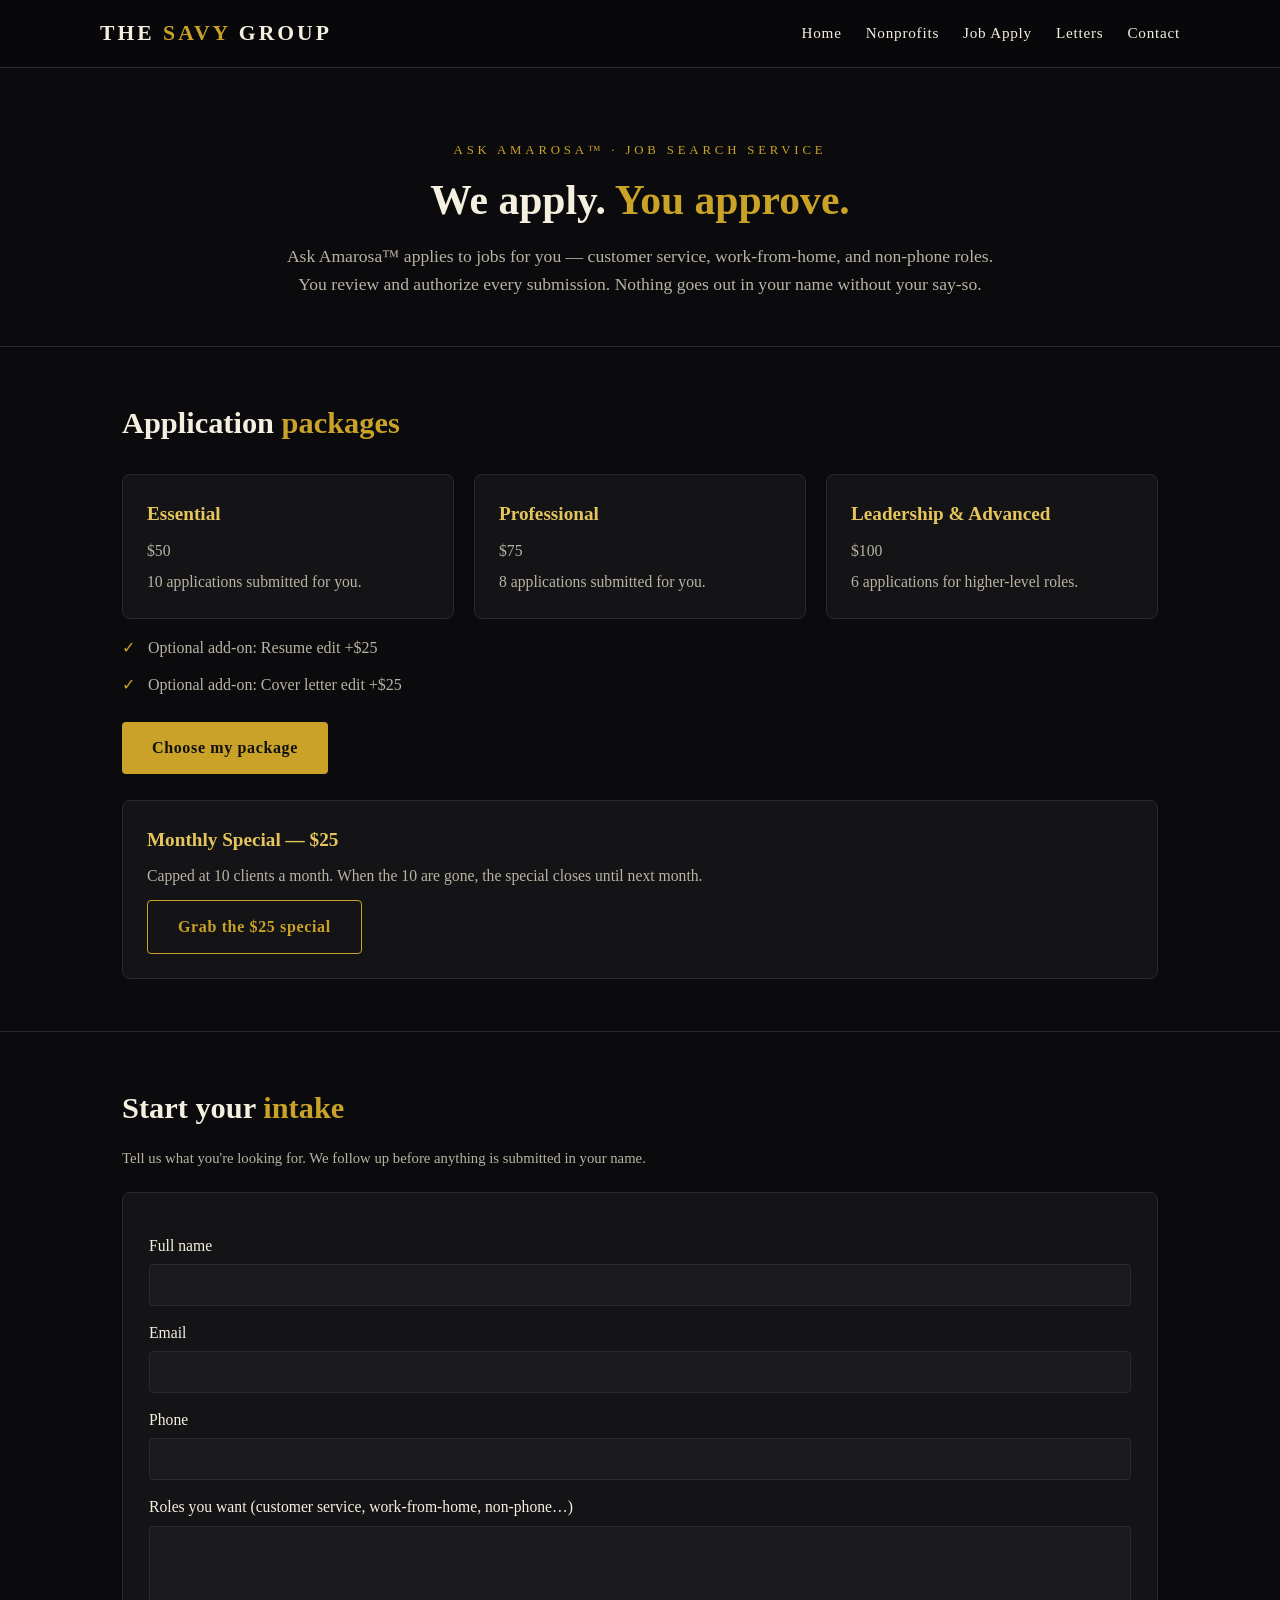
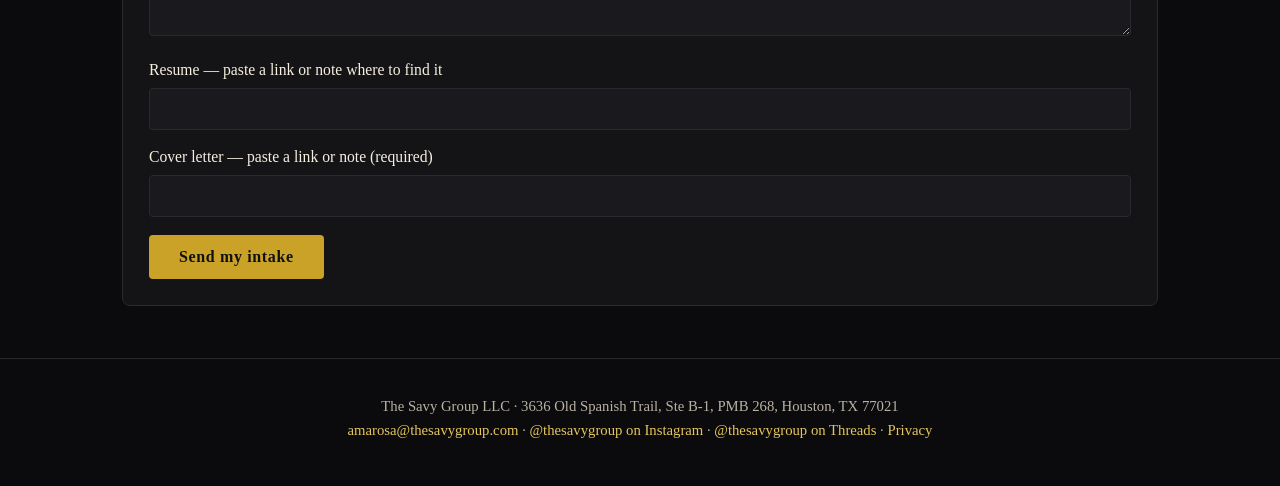
==== job-apply.html @ 0b0732ec "Publish new Savy Group website to GitHub Pages" ====
<!DOCTYPE html>
<html lang="en">
<head>
<meta charset="UTF-8">
<meta name="viewport" content="width=device-width, initial-scale=1.0">
<title>Ask Amarosa™ — AI Job Application Service | The Savy Group</title>
<link rel="stylesheet" href="styles.css">
</head>
<body>
<header class="site">
  <div class="wrap nav">
    <a class="brand" href="index.html">THE <span>SAVY</span> GROUP</a>
    <nav class="links">
      <a href="index.html">Home</a>
      <a href="nonprofits.html">Nonprofits</a>
      <a href="job-apply.html">Job Apply</a>
      <a href="letters.html">Letters</a>
      <a href="contact.html">Contact</a>
    </nav>
  </div>
</header>

<div class="hero">
  <div class="wrap">
    <p class="kicker">Ask Amarosa™ · Job Search Service</p>
    <h1>We apply. <span class="gold">You approve.</span></h1>
    <p class="lede">Ask Amarosa™ applies to jobs for you — customer service, work-from-home, and non-phone roles. You review and authorize every submission. Nothing goes out in your name without your say-so.</p>
  </div>
</div>

<section>
  <div class="wrap">
    <h2>Application <span class="gold">packages</span></h2>
    <div class="grid">
      <div class="card">
        <h3>Essential</h3>
        <p class="price">$50</p>
        <p>10 applications submitted for you.</p>
      </div>
      <div class="card">
        <h3>Professional</h3>
        <p class="price">$75</p>
        <p>8 applications submitted for you.</p>
      </div>
      <div class="card">
        <h3>Leadership &amp; Advanced</h3>
        <p class="price">$100</p>
        <p>6 applications for higher-level roles.</p>
      </div>
    </div>
    <ul class="check">
      <li>Optional add-on: Resume edit +$25</li>
      <li>Optional add-on: Cover letter edit +$25</li>
    </ul>
    <p style="margin-top:18px"><a class="btn" href="https://square.link/u/JibdOC5R">Choose my package</a></p>
    <div class="card" style="margin-top:26px">
      <h3>Monthly Special — $25</h3>
      <p>Capped at 10 clients a month. When the 10 are gone, the special closes until next month.</p>
      <p style="margin-top:12px"><a class="btn ghost" href="https://square.link/u/GJDXDHlv">Grab the $25 special</a></p>
    </div>
  </div>
</section>

<section>
  <div class="wrap">
    <h2>Start your <span class="gold">intake</span></h2>
    <p class="note">Tell us what you're looking for. We follow up before anything is submitted in your name.</p>
    <form action="mailto:amarosa@thesavygroup.com" method="post" enctype="text/plain">
      <label for="ja-name">Full name</label>
      <input id="ja-name" name="Name" required>
      <label for="ja-email">Email</label>
      <input id="ja-email" name="Email" type="email" required>
      <label for="ja-phone">Phone</label>
      <input id="ja-phone" name="Phone">
      <label for="ja-roles">Roles you want (customer service, work-from-home, non-phone…)</label>
      <textarea id="ja-roles" name="Roles wanted" style="min-height:110px" required></textarea>
      <label for="ja-resume">Resume — paste a link or note where to find it</label>
      <input id="ja-resume" name="Resume link or note">
      <label for="ja-cover">Cover letter — paste a link or note (required)</label>
      <input id="ja-cover" name="Cover letter link or note" required>
      <p style="margin-top:18px"><button class="btn" type="submit">Send my intake</button></p>
    </form>
  </div>
</section>

<footer class="site">
  <div class="wrap">
    <p>The Savy Group LLC · 3636 Old Spanish Trail, Ste B-1, PMB 268, Houston, TX 77021</p>
    <p><a href="mailto:amarosa@thesavygroup.com">amarosa@thesavygroup.com</a> · <a href="https://instagram.com/thesavygroup">@thesavygroup on Instagram</a> · <a href="https://www.threads.net/@thesavygroup">@thesavygroup on Threads</a> · <a href="privacy.html">Privacy</a></p>
  </div>
</footer>
</body>
</html>
---- styles.css ----
:root{
  --black:#0b0b0d; --panel:#141416; --panel2:#1a1a1e;
  --gold:#c9a227; --gold-soft:#e6c65c; --cream:#f5efe0; --muted:#b9b3a4;
  --line:#2a2a2e;
}
*{margin:0;padding:0;box-sizing:border-box}
body{background:var(--black);color:var(--cream);font-family:Georgia,'Times New Roman',serif;line-height:1.6}
a{color:var(--gold-soft)}
.wrap{max-width:1080px;margin:0 auto;padding:0 22px}
header.site{border-bottom:1px solid var(--line);background:#08080a;position:sticky;top:0;z-index:10}
.nav{display:flex;flex-wrap:wrap;align-items:center;justify-content:space-between;padding:16px 0;gap:12px}
.brand{font-size:1.35rem;letter-spacing:.14em;color:var(--cream);text-decoration:none;font-weight:bold}
.brand span{color:var(--gold)}
nav.links a{color:var(--cream);text-decoration:none;margin-left:20px;font-size:.95rem;letter-spacing:.05em}
nav.links a:hover{color:var(--gold-soft)}
.hero{padding:72px 0 48px;text-align:center;border-bottom:1px solid var(--line)}
.kicker{color:var(--gold);letter-spacing:.3em;font-size:.8rem;text-transform:uppercase}
h1{font-size:2.6rem;line-height:1.2;margin:16px 0;color:var(--cream)}
h1 .gold,h2 .gold{color:var(--gold)}
h2{font-size:1.9rem;margin:0 0 14px;color:var(--cream)}
h3{color:var(--gold-soft);margin:0 0 8px;font-size:1.2rem}
.lede{color:var(--muted);max-width:720px;margin:0 auto;font-size:1.1rem}
.btn{display:inline-block;background:var(--gold);color:#111;text-decoration:none;padding:13px 30px;border-radius:4px;font-weight:bold;letter-spacing:.04em;border:none;cursor:pointer;font-size:1rem;font-family:inherit}
.btn:hover{background:var(--gold-soft)}
.btn.ghost{background:transparent;color:var(--gold);border:1px solid var(--gold)}
.btn:disabled{background:#444;color:#999;cursor:not-allowed}
section{padding:52px 0;border-bottom:1px solid var(--line)}
.grid{display:grid;grid-template-columns:repeat(auto-fit,minmax(240px,1fr));gap:20px;margin-top:26px}
.card{background:var(--panel);border:1px solid var(--line);border-radius:8px;padding:24px}
.card p{color:var(--muted);font-size:.98rem}
.price{font-size:1.7rem;color:var(--gold);margin:6px 0}
.stamp{display:inline-block;border:1px solid var(--gold);color:var(--gold);padding:4px 12px;border-radius:20px;font-size:.8rem;letter-spacing:.08em;margin-bottom:14px}
ul.check{list-style:none;margin-top:10px}
ul.check li{padding:6px 0 6px 26px;position:relative;color:var(--muted)}
ul.check li::before{content:"✓";position:absolute;left:0;color:var(--gold)}
form{background:var(--panel);border:1px solid var(--line);border-radius:8px;padding:26px;margin-top:22px}
label{display:block;margin:14px 0 6px;color:var(--cream);font-size:.98rem}
input,select,textarea{width:100%;background:var(--panel2);border:1px solid var(--line);border-radius:4px;color:var(--cream);padding:11px;font-family:inherit;font-size:1rem}
textarea{min-height:180px}
.checkline{display:flex;gap:10px;align-items:flex-start;margin:12px 0;color:var(--muted);font-size:.95rem}
.checkline input{width:auto;margin-top:5px}
.note{color:var(--muted);font-size:.92rem}
.center{text-align:center}
footer.site{padding:36px 0 44px;text-align:center;color:var(--muted);font-size:.92rem}
footer.site a{color:var(--gold-soft);text-decoration:none}
.wordcount{font-size:.9rem;color:var(--muted);margin-top:6px}
.wordcount.over{color:#e0655f}
blockquote{background:var(--panel);border-left:3px solid var(--gold);padding:18px 22px;margin:20px 0;color:var(--muted)}
.topic{margin:0 0 18px}
.topic p{color:var(--muted)}
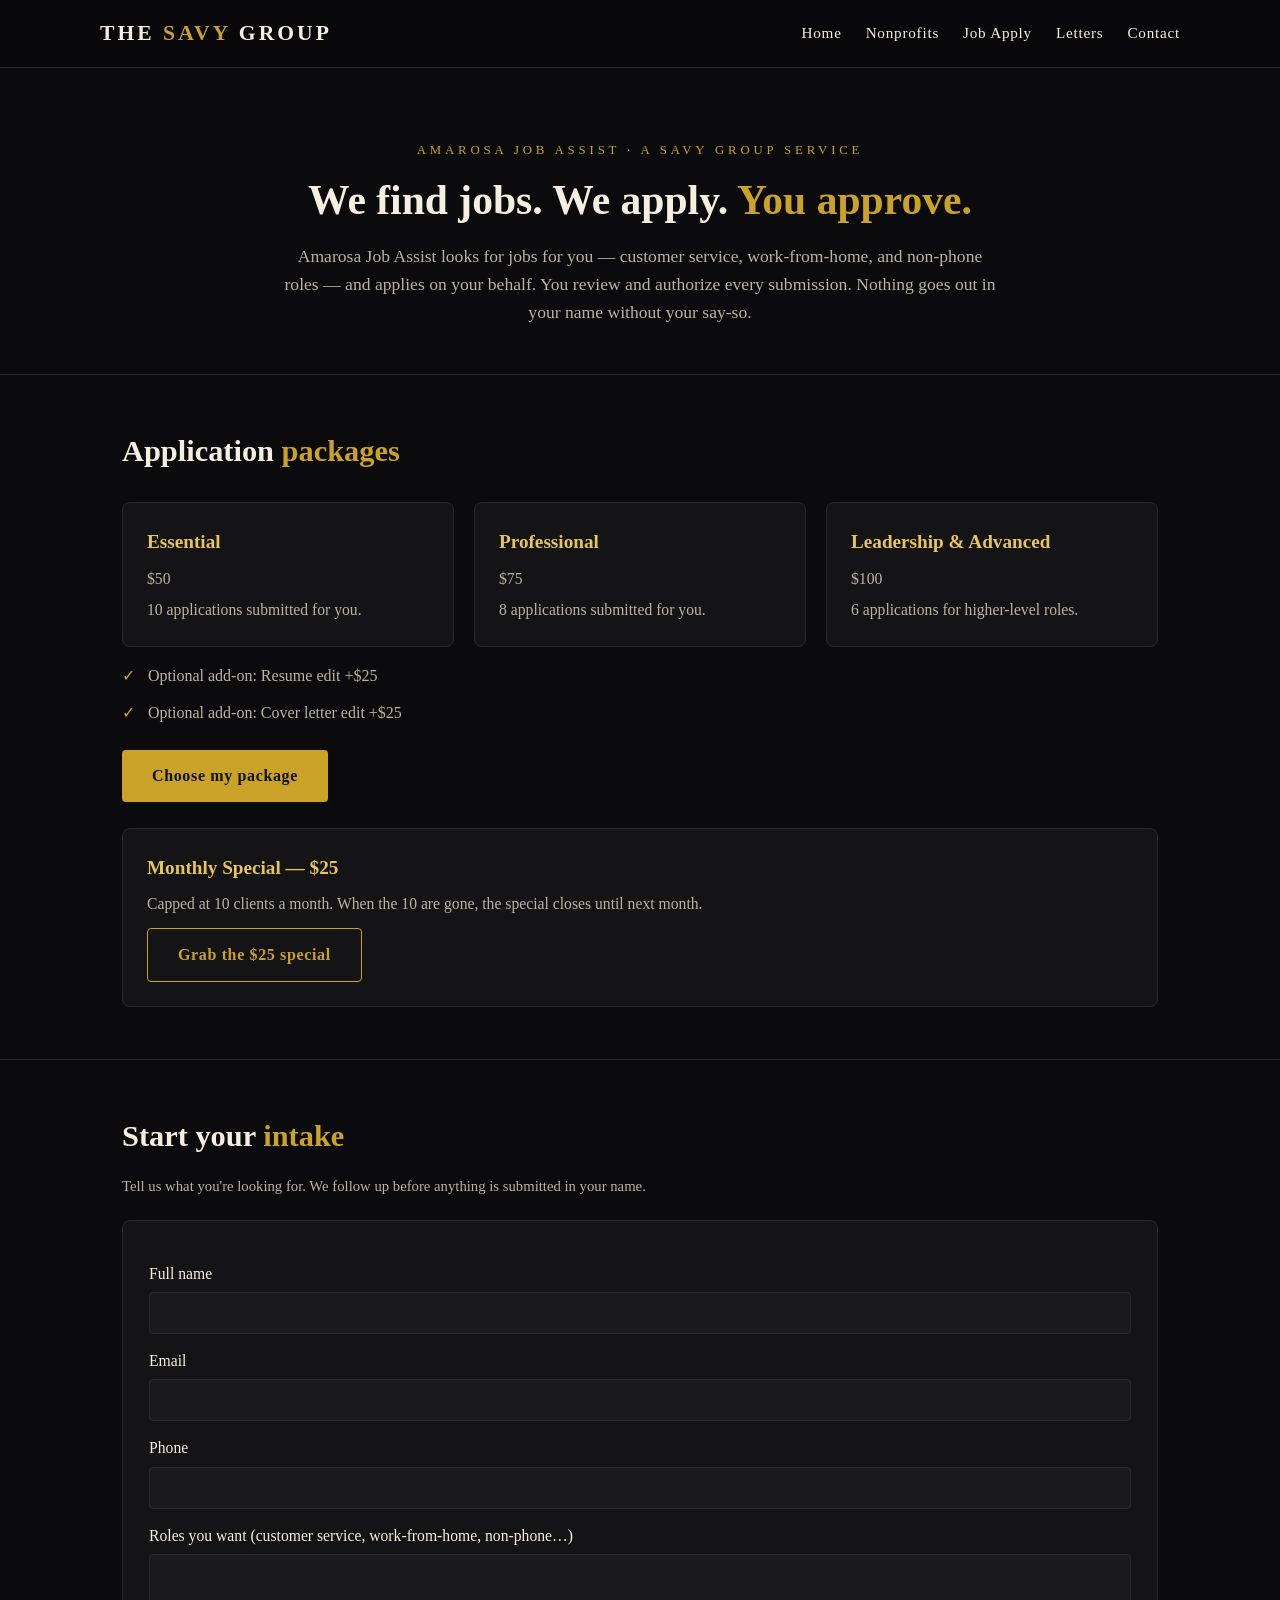
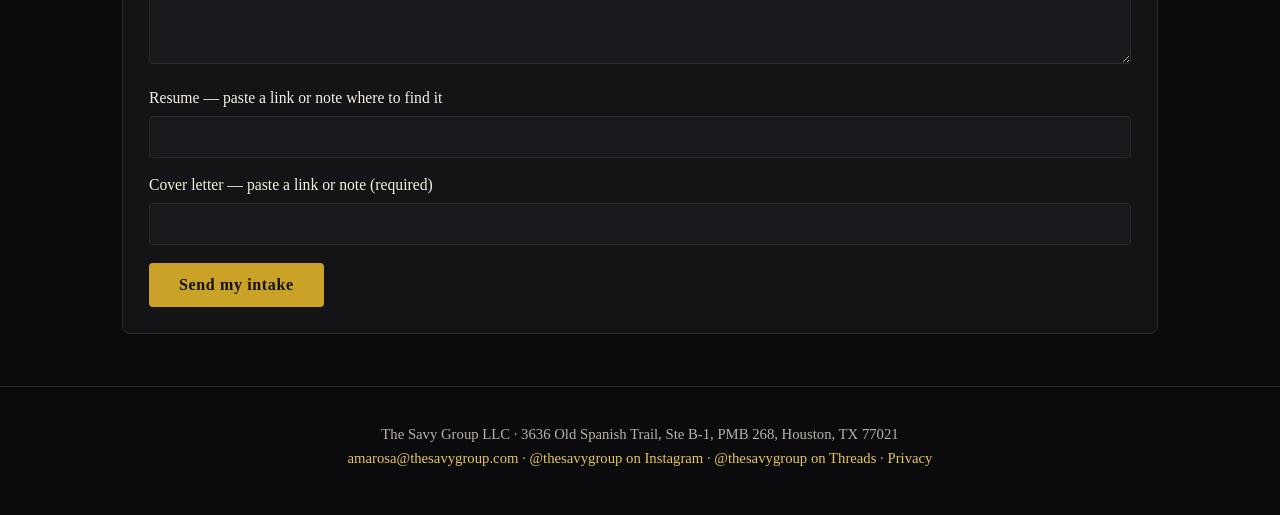
==== commit ae01d08e: "Rename job service to Amarosa Job Assist" ====
--- a/job-apply.html
+++ b/job-apply.html
@@ -3,7 +3,7 @@
 <head>
 <meta charset="UTF-8">
 <meta name="viewport" content="width=device-width, initial-scale=1.0">
-<title>Ask Amarosa™ — AI Job Application Service | The Savy Group</title>
+<title>Amarosa Job Assist — We Find Jobs &amp; Apply For You | The Savy Group</title>
 <link rel="stylesheet" href="styles.css">
 </head>
 <body>
@@ -22,9 +22,9 @@
 
 <div class="hero">
   <div class="wrap">
-    <p class="kicker">Ask Amarosa™ · Job Search Service</p>
-    <h1>We apply. <span class="gold">You approve.</span></h1>
-    <p class="lede">Ask Amarosa™ applies to jobs for you — customer service, work-from-home, and non-phone roles. You review and authorize every submission. Nothing goes out in your name without your say-so.</p>
+    <p class="kicker">Amarosa Job Assist · A Savy Group Service</p>
+    <h1>We find jobs. We apply. <span class="gold">You approve.</span></h1>
+    <p class="lede">Amarosa Job Assist looks for jobs for you — customer service, work-from-home, and non-phone roles — and applies on your behalf. You review and authorize every submission. Nothing goes out in your name without your say-so.</p>
   </div>
 </div>
 
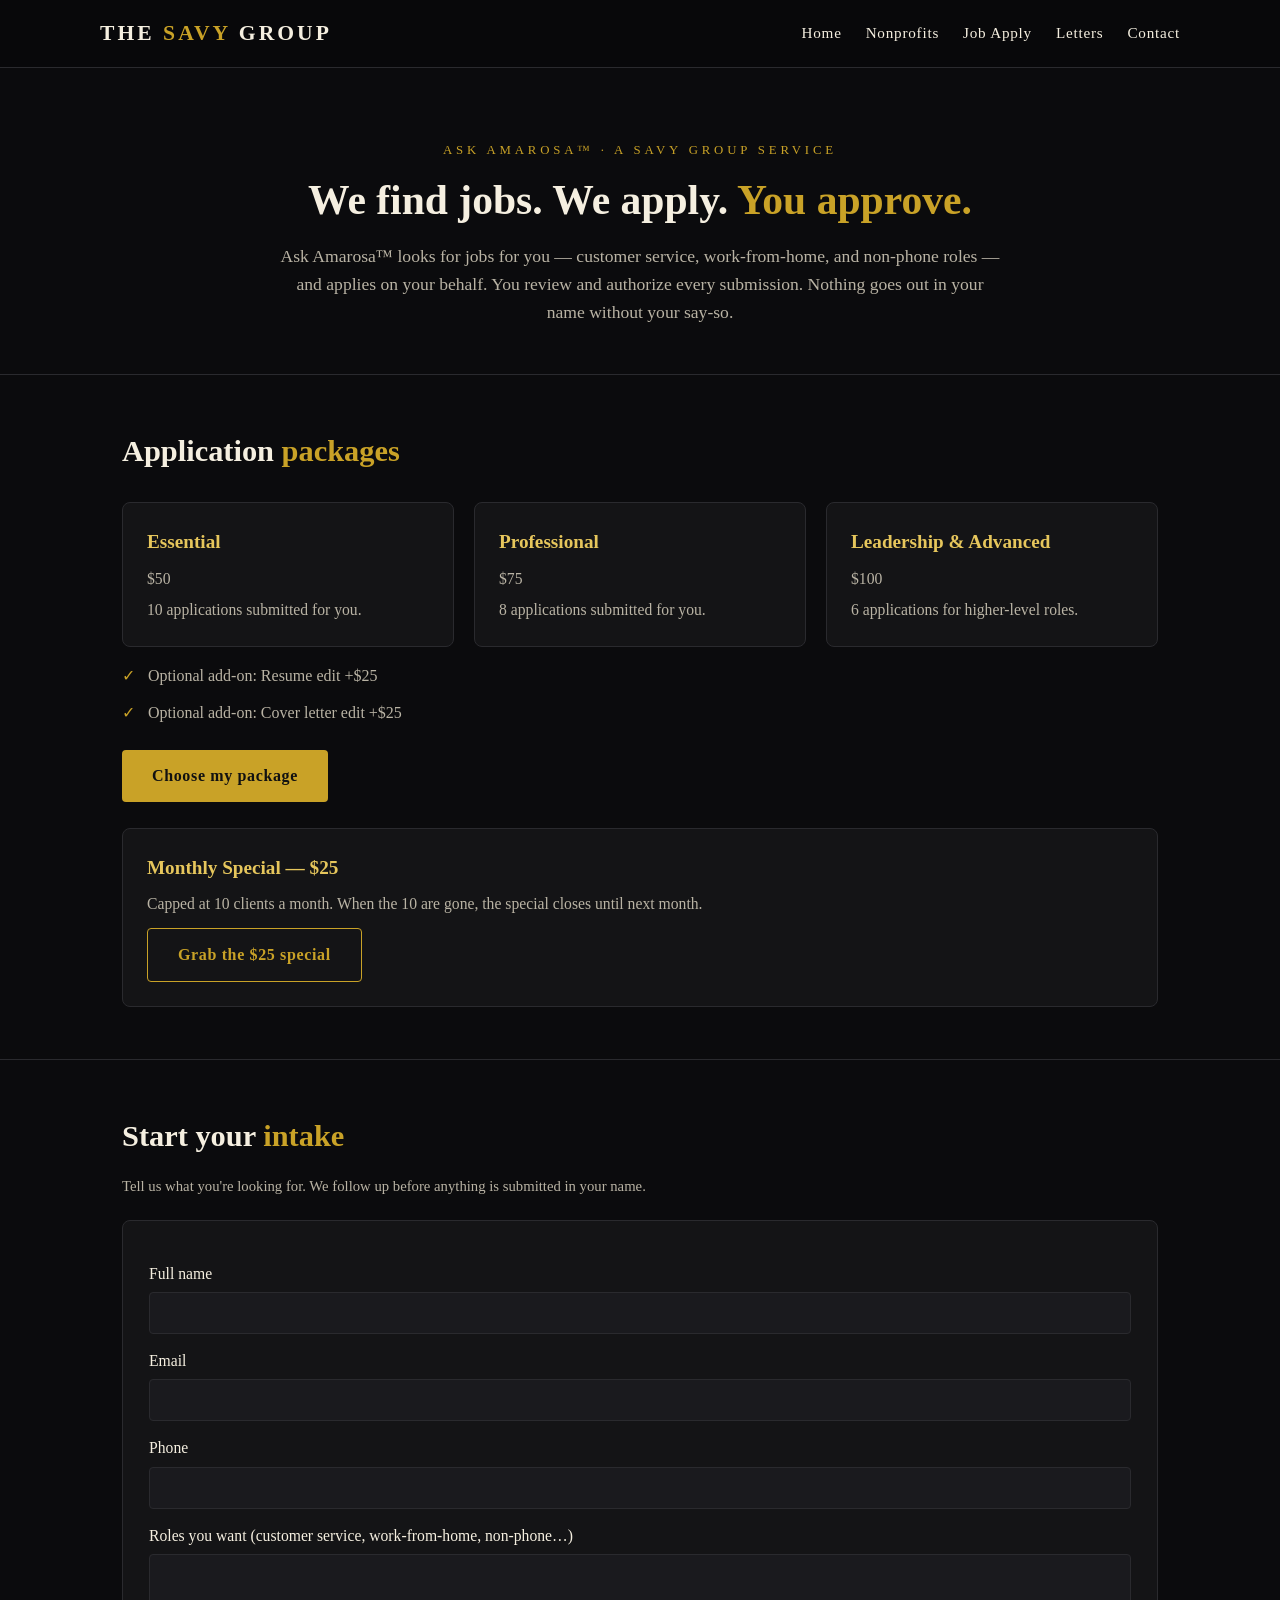
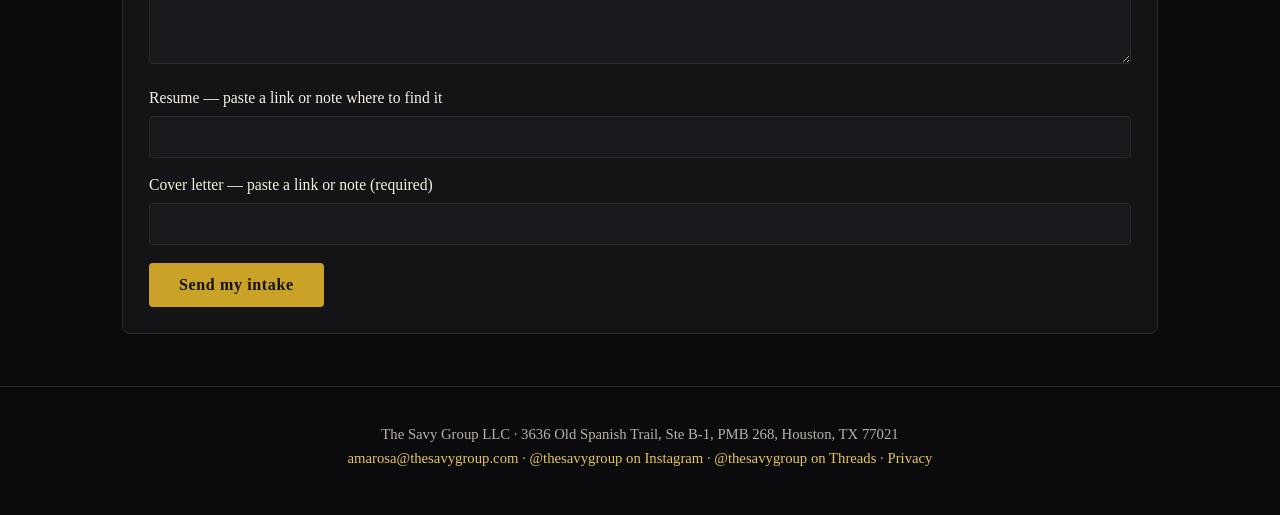
==== commit 8b0d896f: "Ask Amarosa is the job service; Savy AI Assistant for tiers" ====
--- a/job-apply.html
+++ b/job-apply.html
@@ -3,7 +3,7 @@
 <head>
 <meta charset="UTF-8">
 <meta name="viewport" content="width=device-width, initial-scale=1.0">
-<title>Amarosa Job Assist — We Find Jobs &amp; Apply For You | The Savy Group</title>
+<title>Ask Amarosa™ — We Find Jobs &amp; Apply For You | The Savy Group</title>
 <link rel="stylesheet" href="styles.css">
 </head>
 <body>
@@ -22,9 +22,9 @@
 
 <div class="hero">
   <div class="wrap">
-    <p class="kicker">Amarosa Job Assist · A Savy Group Service</p>
+    <p class="kicker">Ask Amarosa™ · A Savy Group Service</p>
     <h1>We find jobs. We apply. <span class="gold">You approve.</span></h1>
-    <p class="lede">Amarosa Job Assist looks for jobs for you — customer service, work-from-home, and non-phone roles — and applies on your behalf. You review and authorize every submission. Nothing goes out in your name without your say-so.</p>
+    <p class="lede">Ask Amarosa™ looks for jobs for you — customer service, work-from-home, and non-phone roles — and applies on your behalf. You review and authorize every submission. Nothing goes out in your name without your say-so.</p>
   </div>
 </div>
 
